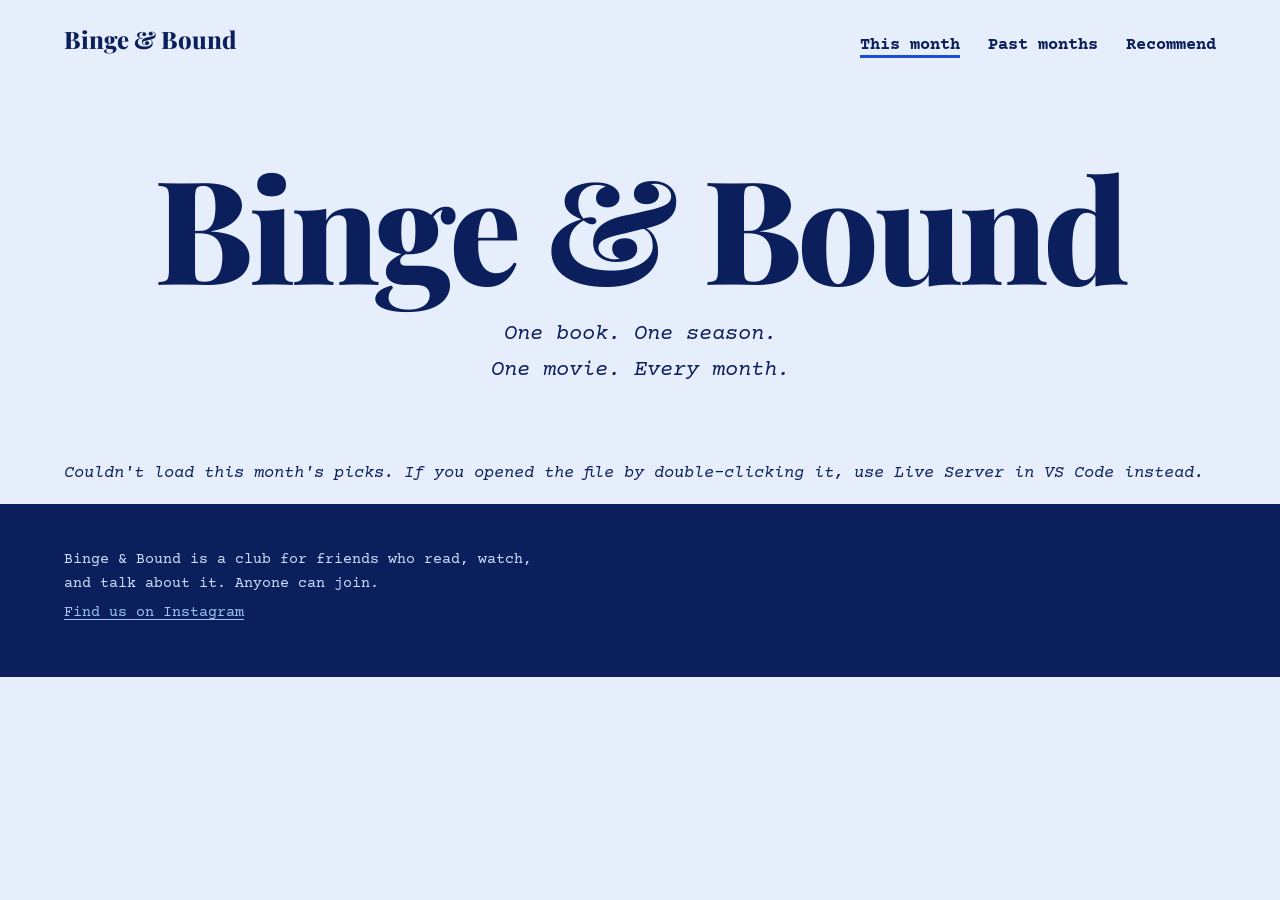
==== index.html @ aa03dfd2 "commit 3 with photos" ====
<!DOCTYPE html>
<html lang="en">
<head>
  <meta charset="UTF-8">
  <meta name="viewport" content="width=device-width, initial-scale=1">
  <title>Binge &amp; Bound</title>
  <meta name="description" content="A club that reads one book and watches one show and one movie every month.">

  <!-- Fonts from Google Fonts -->
  <link rel="preconnect" href="https://fonts.googleapis.com">
  <link rel="preconnect" href="https://fonts.gstatic.com" crossorigin>
  <link href="https://fonts.googleapis.com/css2?family=Playfair+Display:ital,wght@0,700;0,800;1,700&family=Courier+Prime:ital,wght@0,400;0,700;1,400&display=swap" rel="stylesheet">

  <link rel="stylesheet" href="style.css">
</head>
<body>
  <a class="skip-link" href="#main">Skip to content</a>

  <header class="site-header">
    <a class="brand" href="index.html">Binge &amp; Bound</a>
    <nav aria-label="Main">
      <a href="index.html" aria-current="page">This month</a>
      <a href="past.html">Past months</a>
      <a href="recommend.html">Recommend</a>
    </nav>
  </header>

  <main id="main">
    <section class="hero">
      <h1>Binge &amp; Bound</h1>
      <p class="tagline">One book. One season. One movie. Every month.</p>
    </section>

    <!-- script.js fills this section in from data/months.json -->
    <section id="this-month" aria-live="polite">
      <p class="status">Loading this month's picks...</p>
    </section>
  </main>

  <footer class="site-footer">
    <p>Binge &amp; Bound is a club for friends who read, watch, and talk about it. Anyone can join.</p>
    <!-- Change the link below to your real Instagram page -->
    <p><a href="https://www.instagram.com/">Find us on Instagram</a></p>
  </footer>

  <script src="script.js"></script>
</body>
</html>
---- style.css ----
/* ============================================================
   Binge & Bound: style.css
   Blue theme. Colors and fonts live in :root. Change them
   there and the whole site updates.
   ============================================================ */

:root {
  /* Colors */
  --paper: #e6eefb;   /* page background, pale blue */
  --navy: #0a1f5c;    /* site title, text, darkest band */
  --blue: #1d4ed8;    /* links, book label */
  --sky: #9fc3f7;     /* show label, song strip */
  --mist: #cfe0fa;    /* text on navy */
  --white: #ffffff;

  /* Fonts: editorial serif for titles, Courier for everything else */
  --display: "Playfair Display", Georgia, "Times New Roman", serif;
  --text: "Courier Prime", "Courier New", Courier, monospace;

  --gutter: clamp(1.25rem, 5vw, 4rem);
}

*, *::before, *::after { box-sizing: border-box; }

body {
  margin: 0;
  background: var(--paper);
  color: var(--navy);
  font-family: var(--text);
  font-size: 1.05rem;
  line-height: 1.6;
}

a { color: var(--blue); text-underline-offset: 0.2em; }

:focus-visible { outline: 3px solid var(--blue); outline-offset: 3px; }

.skip-link {
  position: absolute; left: -999px; top: 0.5rem;
  background: var(--navy); color: var(--white);
  padding: 0.6rem 1rem; z-index: 10;
}
.skip-link:focus { left: 0.5rem; }


/* ---------- Header and navigation ---------- */

.site-header {
  display: flex; flex-wrap: wrap; align-items: baseline;
  justify-content: space-between; gap: 0.75rem 2rem;
  padding: 1.25rem var(--gutter);
}

.brand {
  font-family: var(--display);
  font-weight: 800;
  font-size: 1.5rem;
  color: var(--navy);
  text-decoration: none;
}

.site-header nav { display: flex; flex-wrap: wrap; gap: 0.4rem 1.75rem; }

.site-header nav a {
  font-weight: 700;
  color: var(--navy);
  text-decoration: none;
}
.site-header nav a:hover { text-decoration: underline; text-decoration-thickness: 2px; text-underline-offset: 6px; }
.site-header nav a[aria-current="page"] {
  text-decoration: underline; text-decoration-thickness: 3px;
  text-decoration-color: var(--blue); text-underline-offset: 6px;
}


/* ---------- Home page hero ---------- */

.hero {
  padding: clamp(2rem, 6vw, 5rem) var(--gutter) clamp(2rem, 5vw, 3.5rem);
  text-align: center;
}

.hero h1 {
  margin: 0;
  font-family: var(--display);
  font-weight: 800;
  font-size: clamp(3rem, 12vw, 9rem);
  line-height: 0.95;
  letter-spacing: -0.03em;
  color: var(--navy);
}

.tagline {
  max-width: 44ch;
  margin: 1.5rem auto 0;
  text-wrap: balance;
  font-size: clamp(1.05rem, 2.4vw, 1.4rem);
  font-style: italic;
}


/* ---------- This month ---------- */

.month-head { padding: 0 var(--gutter) 1.75rem; text-align: center; }

.month-head h2 {
  margin: 0;
  font-family: var(--display);
  font-weight: 700;
  font-size: clamp(1.75rem, 4vw, 2.5rem);
}

.theme { margin: 0.25rem 0 0; font-style: italic; font-size: 1.15rem; }
.hint { margin: 0.5rem 0 0; font-size: 0.9rem; opacity: 0.7; }

.picks {
  display: grid;
  grid-template-columns: repeat(3, minmax(0, 1fr));
  gap: clamp(1.25rem, 3vw, 2.75rem);
  max-width: 72rem;
  margin: 0 auto;
  padding: 0 var(--gutter) 2.5rem;
}

.pick { text-align: center; }

/* Poster-shaped photo box */
.photo {
  display: flex; align-items: center; justify-content: center;
  width: 100%; aspect-ratio: 2 / 3; overflow: hidden;
  background: var(--white);
  border: 3px solid var(--navy);
  box-shadow: 8px 8px 0 var(--blue);
}
.photo img { display: block; width: 100%; height: 100%; object-fit: cover; }

/* Empty photo boxes show the title and the file to add */
.photo.is-empty, .song-photo.is-empty {
  flex-direction: column; gap: 0.5rem; padding: 1rem; text-align: center;
  background: rgba(255, 255, 255, 0.55);
  border-style: dashed; box-shadow: none;
}
.photo-title { font-family: var(--display); font-weight: 800; font-size: 1.3rem; line-height: 1.1; }
.photo-hint { font-size: 0.8rem; opacity: 0.55; word-break: break-all; }
.photo:not(.is-empty) .photo-title, .photo:not(.is-empty) .photo-hint,
.song-photo:not(.is-empty) .photo-title, .song-photo:not(.is-empty) .photo-hint { display: none; }

.pick .kind {
  display: inline-block;
  margin: 1.4rem 0 0.4rem;
  padding: 0.1rem 0.9rem;
  font-weight: 700; font-size: 0.9rem; font-style: italic;
  border-radius: 999px;
}
.pick-book .kind { background: var(--blue); color: var(--white); }
.pick-show .kind { background: var(--sky); color: var(--navy); }
.pick-movie .kind { background: var(--navy); color: var(--mist); }

.pick h3 { margin: 0.15rem 0 0.3rem; line-height: 1.15; }

/* The clickable title under each photo */
.title-btn {
  padding: 0; margin: 0;
  background: none; border: 0; cursor: pointer;
  font-family: var(--text);
  font-weight: 700;
  font-size: clamp(1.25rem, 2.2vw, 1.6rem);
  line-height: 1.15;
  color: var(--navy);
  text-align: inherit;
  text-decoration: underline;
  text-decoration-thickness: 2px;
  text-decoration-color: var(--blue);
  text-underline-offset: 5px;
}
.title-btn:hover { color: var(--blue); }

.pick .by { margin: 0; font-style: italic; font-size: 0.95rem; }


/* ---------- Song of the month ---------- */

.song {
  display: flex; flex-wrap: wrap; align-items: center; justify-content: center;
  gap: 1.25rem 2rem;
  max-width: 40rem;
  margin: 0 auto 2.5rem;
  padding: 1.5rem 2rem;
  background: var(--sky);
  border: 3px solid var(--navy);
  text-align: center;
}

.song-photo {
  display: flex; align-items: center; justify-content: center;
  flex: 0 0 auto; width: 9rem; aspect-ratio: 1 / 1; overflow: hidden;
  background: var(--white); border: 3px solid var(--navy);
}
.song-photo img { display: block; width: 100%; height: 100%; object-fit: cover; }
.song-photo .photo-title { font-size: 1rem; }

.song-label { margin: 0 0 0.3rem; font-size: 0.9rem; font-style: italic; }
.song h3 { margin: 0; }
.song .title-btn { font-size: clamp(1.4rem, 3vw, 1.9rem); }
.song-artist { margin: 0.25rem 0 0; font-style: italic; }

.song-link {
  display: inline-block; margin-top: 1rem; padding: 0.6rem 1.5rem;
  background: var(--navy); color: var(--white);
  font-weight: 700; text-decoration: none;
}
.song-link:hover { background: var(--blue); }

.meetup { padding: 1rem var(--gutter) 3.5rem; text-align: center; }
.meetup h3 { margin: 0 0 0.4rem; font-family: var(--display); font-weight: 700; font-size: 1.6rem; }
.meetup p { margin: 0.1rem auto; max-width: 46ch; }


/* ---------- Details popup ---------- */

dialog#details {
  width: min(44rem, calc(100% - 2rem));
  max-height: calc(100% - 2rem);
  padding: 0;
  background: var(--paper);
  color: var(--navy);
  border: 3px solid var(--navy);
  box-shadow: 10px 10px 0 var(--blue);
  overflow: auto;
}
dialog#details[open] { animation: pop 0.18s ease-out; }
dialog#details::backdrop { background: rgba(10, 31, 92, 0.65); }

@keyframes pop {
  from { opacity: 0; transform: translateY(8px) scale(0.98); }
  to   { opacity: 1; transform: none; }
}
@media (prefers-reduced-motion: reduce) { dialog#details[open] { animation: none; } }

.close-btn {
  position: absolute; top: 0.75rem; right: 0.75rem;
  padding: 0.35rem 0.9rem;
  background: var(--navy); color: var(--white);
  border: 0; cursor: pointer;
  font-family: var(--text); font-weight: 700; font-size: 0.95rem;
}
.close-btn:hover { background: var(--blue); }

.d-grid { display: grid; grid-template-columns: 11rem 1fr; gap: 1.5rem 2rem; padding: 2.75rem 2rem 2rem; }
.d-img { width: 100%; aspect-ratio: 2 / 3; object-fit: cover; border: 3px solid var(--navy); }
.d-kind { margin: 0; font-style: italic; font-size: 0.95rem; color: var(--blue); font-weight: 700; }
.d-body h2 { margin: 0.1rem 0 0.5rem; font-family: var(--display); font-weight: 800; font-size: clamp(1.7rem, 4vw, 2.4rem); line-height: 1.05; }
.d-line { margin: 0.1rem 0; font-size: 0.95rem; }
.d-line:first-of-type { font-style: italic; }
.d-synopsis { margin: 1rem 0; font-size: 1.05rem; }

.d-info { display: grid; grid-template-columns: max-content 1fr; gap: 0.35rem 1.25rem; margin: 1rem 0 0; padding-top: 1rem; border-top: 2px solid var(--navy); }
.d-info dt { font-weight: 700; }
.d-info dd { margin: 0; }


/* ---------- Inner pages (past, recommend) ---------- */

.page-head { padding: clamp(1.5rem, 5vw, 3.5rem) var(--gutter) 1.5rem; }

.page-head h1 {
  margin: 0;
  font-family: var(--display);
  font-weight: 800;
  font-size: clamp(2.5rem, 8vw, 5.5rem);
  line-height: 1;
  letter-spacing: -0.03em;
  color: var(--navy);
}

.lead { max-width: 42ch; margin: 1rem 0 0; font-size: 1.2rem; font-style: italic; }

.content { max-width: 46rem; padding: 0 var(--gutter) 4rem; }


/* ---------- Past months ---------- */

.past-row {
  display: grid;
  grid-template-columns: minmax(12rem, 16rem) 1fr;
  gap: 1.25rem 3rem;
  padding: 2rem var(--gutter);
  border-top: 2px solid var(--navy);
}
.past-month h2 { margin: 0; font-family: var(--display); font-weight: 700; font-size: 1.75rem; }
.past-month p { margin: 0.25rem 0 0.75rem; font-style: italic; }

.past-picks { display: grid; grid-template-columns: repeat(auto-fit, minmax(13rem, 1fr)); gap: 1.25rem 2rem; margin: 0; }
.past-picks dt { font-size: 0.9rem; font-style: italic; color: var(--blue); }
.past-picks dd { margin: 0; }
.past-picks dd:not(.by) { font-weight: 700; font-size: 1.15rem; line-height: 1.25; }
.past-picks .by { font-size: 0.95rem; font-style: italic; }


/* ---------- Recommend page button ---------- */

.form-button {
  display: inline-block;
  margin-top: 1rem;
  padding: 0.85rem 1.75rem;
  background: var(--navy);
  color: var(--white);
  border: 3px solid var(--navy);
  box-shadow: 6px 6px 0 var(--blue);
  font-weight: 700;
  font-size: 1.1rem;
  text-decoration: none;
}
.form-button:hover { background: var(--blue); }


/* ---------- Messages and footer ---------- */

.status { margin: 0; padding: 1rem var(--gutter); font-style: italic; }

.site-footer { padding: 2.5rem var(--gutter) 3rem; background: var(--navy); color: var(--mist); font-size: 0.95rem; }
.site-footer p { margin: 0.25rem 0; max-width: 55ch; }
.site-footer a { color: var(--sky); }


/* ---------- Small screens ---------- */

@media (max-width: 760px) {
  .picks { grid-template-columns: 1fr; max-width: 22rem; }
  .past-row { grid-template-columns: 1fr; }
  .d-grid { grid-template-columns: 1fr; }
  .d-img { max-width: 11rem; }
}
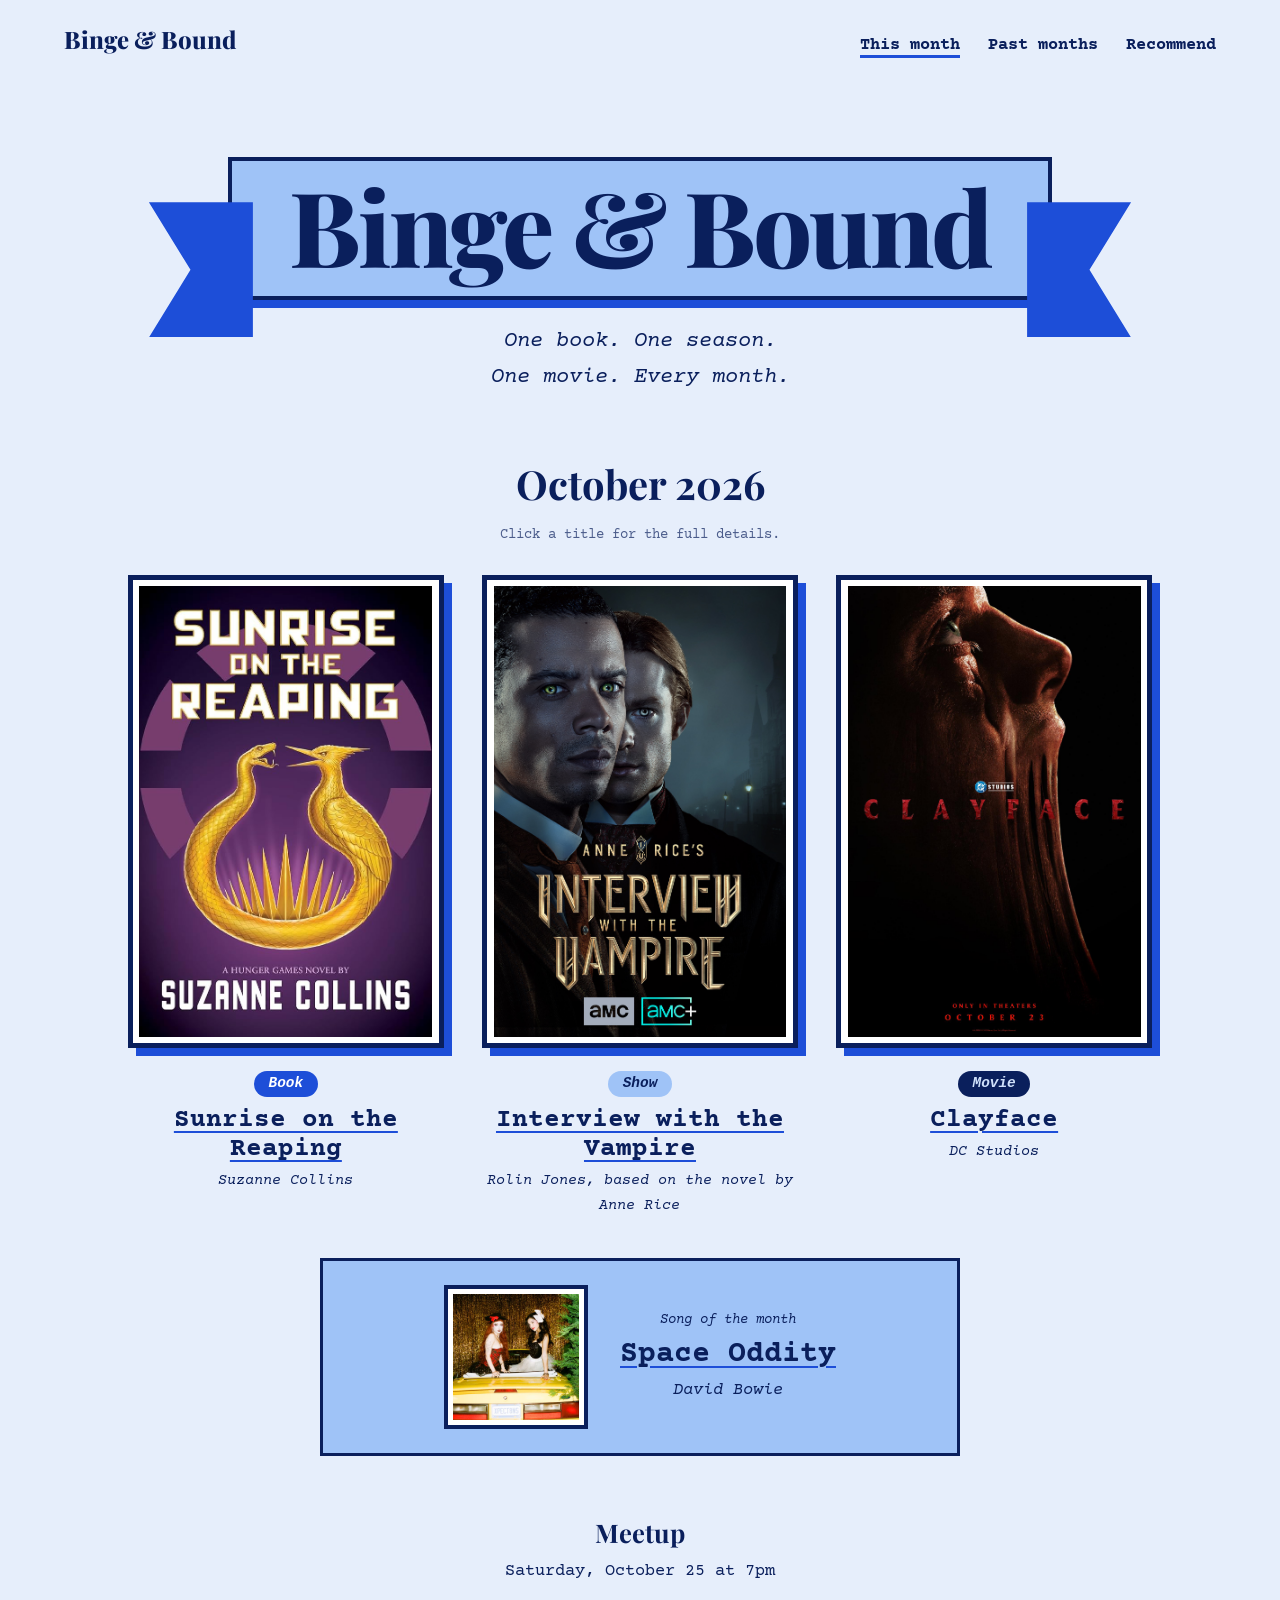
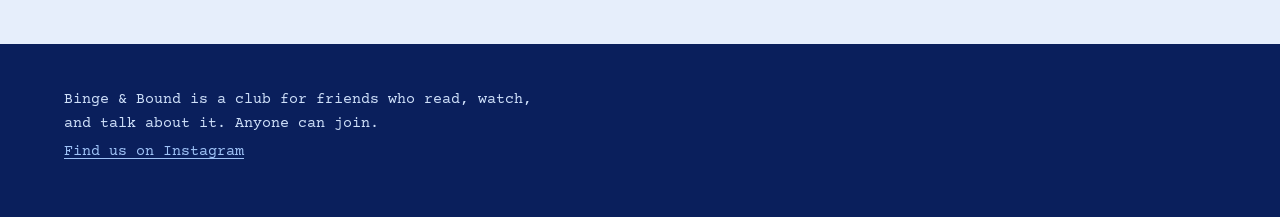
==== commit 57185635: "commit 5 work pls" ====
--- a/index.html
+++ b/index.html
@@ -27,7 +27,7 @@
 
   <main id="main">
     <section class="hero">
-      <h1>Binge &amp; Bound</h1>
+      <h1><span class="ribbon">Binge &amp; Bound</span></h1>
       <p class="tagline">One book. One season. One movie. Every month.</p>
     </section>
 
--- a/style.css
+++ b/style.css
@@ -84,8 +84,8 @@
   margin: 0;
   font-family: var(--display);
   font-weight: 800;
-  font-size: clamp(3rem, 12vw, 9rem);
-  line-height: 0.95;
+  font-size: clamp(2.4rem, 9vw, 6.5rem);
+  line-height: 1;
   letter-spacing: -0.03em;
   color: var(--navy);
 }
@@ -99,6 +99,41 @@
 }
 
 
+/* Blue ribbon banner behind the site title */
+.hero { overflow-x: clip; }
+
+.ribbon {
+  position: relative;
+  display: inline-block;
+  isolation: isolate;
+  margin: 0 0.9em;
+  padding: 0.12em 0.55em 0.18em;
+  background: var(--sky);
+  border: 4px solid var(--navy);
+  box-shadow: 0 8px 0 var(--blue);
+}
+
+/* The folded, swallow-tailed ends of the ribbon */
+.ribbon::before,
+.ribbon::after {
+  content: "";
+  position: absolute;
+  top: 0.4em;
+  width: 1em;
+  height: 100%;
+  background: var(--blue);
+  z-index: -1;
+}
+.ribbon::before {
+  left: -0.8em;
+  clip-path: polygon(0 0, 100% 0, 100% 100%, 0 100%, 0.4em 50%);
+}
+.ribbon::after {
+  right: -0.8em;
+  clip-path: polygon(0 0, 100% 0, calc(100% - 0.4em) 50%, 100% 100%, 0 100%);
+}
+
+
 /* ---------- This month ---------- */
 
 .month-head { padding: 0 var(--gutter) 1.75rem; text-align: center; }
@@ -110,7 +145,6 @@
   font-size: clamp(1.75rem, 4vw, 2.5rem);
 }
 
-.theme { margin: 0.25rem 0 0; font-style: italic; font-size: 1.15rem; }
 .hint { margin: 0.5rem 0 0; font-size: 0.9rem; opacity: 0.7; }
 
 .picks {
@@ -128,8 +162,9 @@
 .photo {
   display: flex; align-items: center; justify-content: center;
   width: 100%; aspect-ratio: 2 / 3; overflow: hidden;
+  padding: 0.4rem;
   background: var(--white);
-  border: 3px solid var(--navy);
+  border: 5px solid var(--navy);
   box-shadow: 8px 8px 0 var(--blue);
 }
 .photo img { display: block; width: 100%; height: 100%; object-fit: cover; }
@@ -194,7 +229,7 @@
 .song-photo {
   display: flex; align-items: center; justify-content: center;
   flex: 0 0 auto; width: 9rem; aspect-ratio: 1 / 1; overflow: hidden;
-  background: var(--white); border: 3px solid var(--navy);
+  padding: 0.3rem; background: var(--white); border: 4px solid var(--navy);
 }
 .song-photo img { display: block; width: 100%; height: 100%; object-fit: cover; }
 .song-photo .photo-title { font-size: 1rem; }
@@ -247,7 +282,7 @@
 .close-btn:hover { background: var(--blue); }
 
 .d-grid { display: grid; grid-template-columns: 11rem 1fr; gap: 1.5rem 2rem; padding: 2.75rem 2rem 2rem; }
-.d-img { width: 100%; aspect-ratio: 2 / 3; object-fit: cover; border: 3px solid var(--navy); }
+.d-img { width: 100%; aspect-ratio: 2 / 3; object-fit: cover; padding: 0.35rem; background: var(--white); border: 5px solid var(--navy); box-shadow: 6px 6px 0 var(--blue); }
 .d-kind { margin: 0; font-style: italic; font-size: 0.95rem; color: var(--blue); font-weight: 700; }
 .d-body h2 { margin: 0.1rem 0 0.5rem; font-family: var(--display); font-weight: 800; font-size: clamp(1.7rem, 4vw, 2.4rem); line-height: 1.05; }
 .d-line { margin: 0.1rem 0; font-size: 0.95rem; }
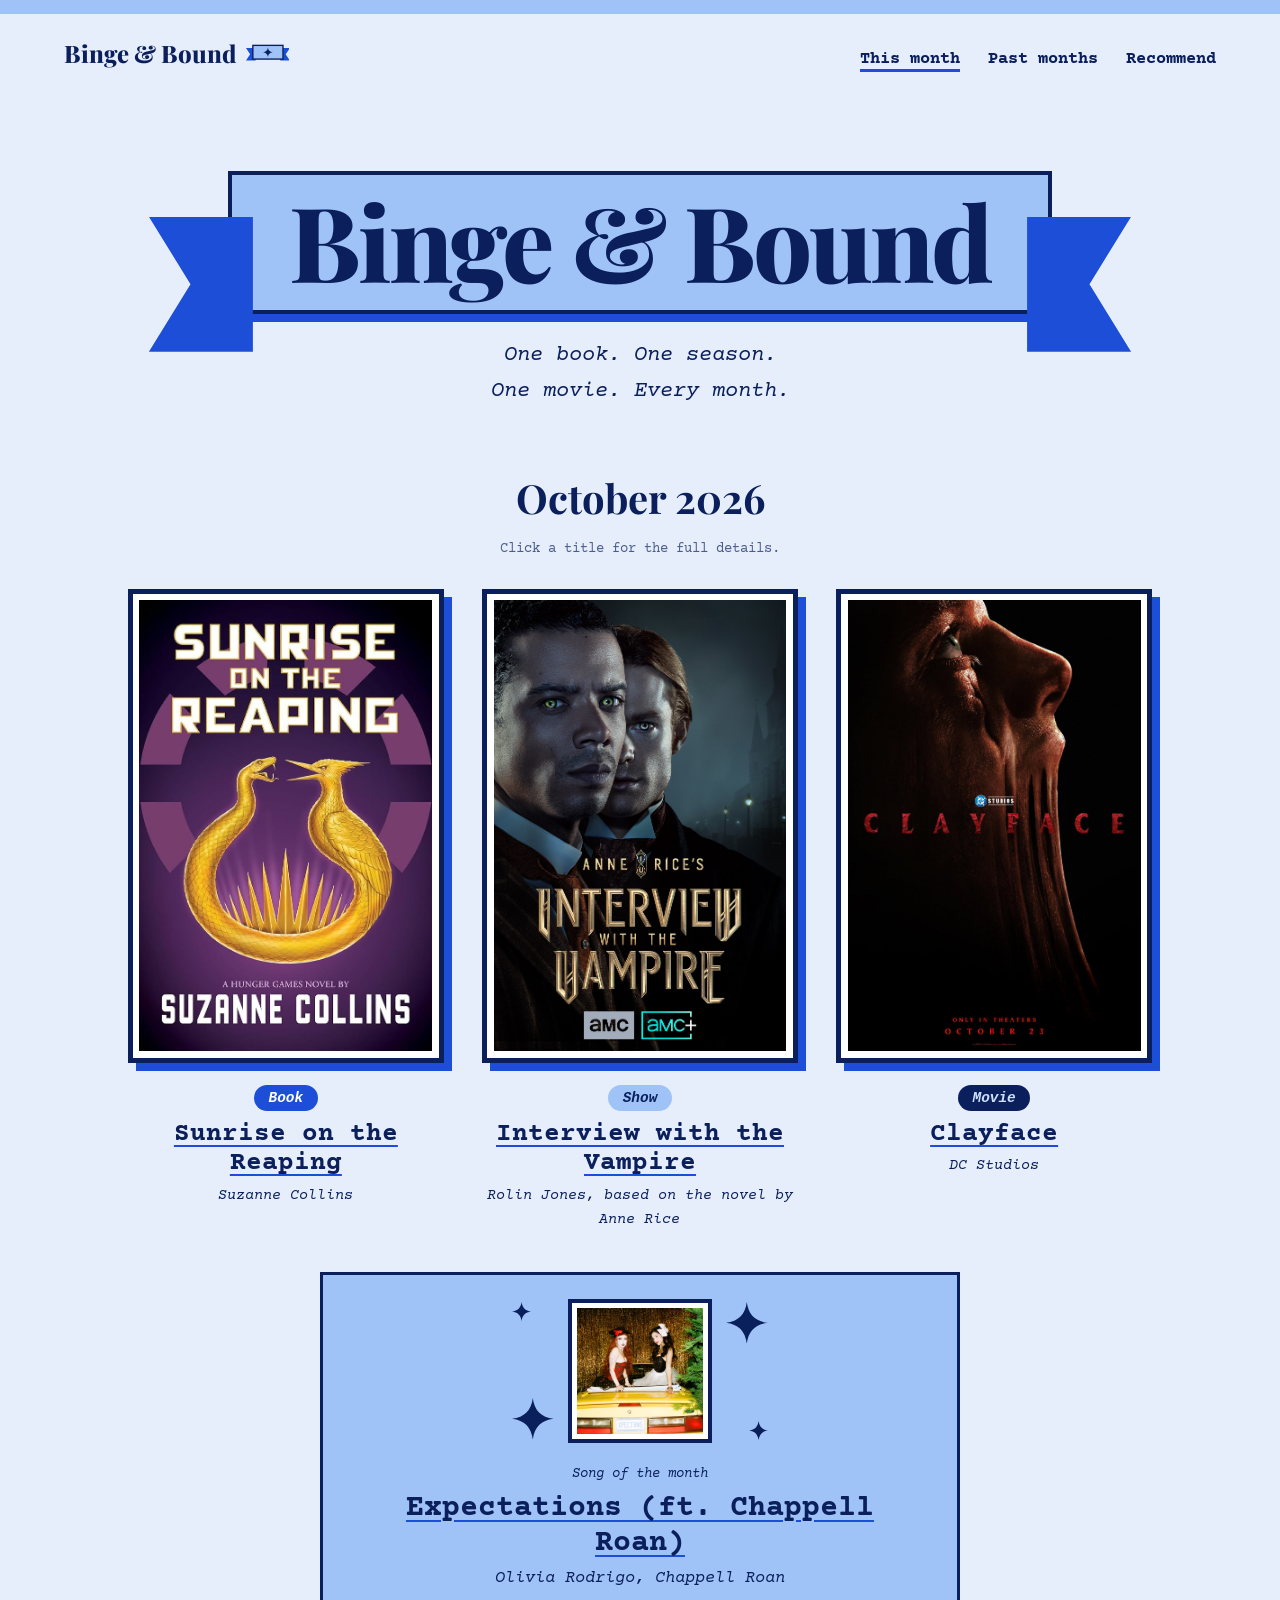
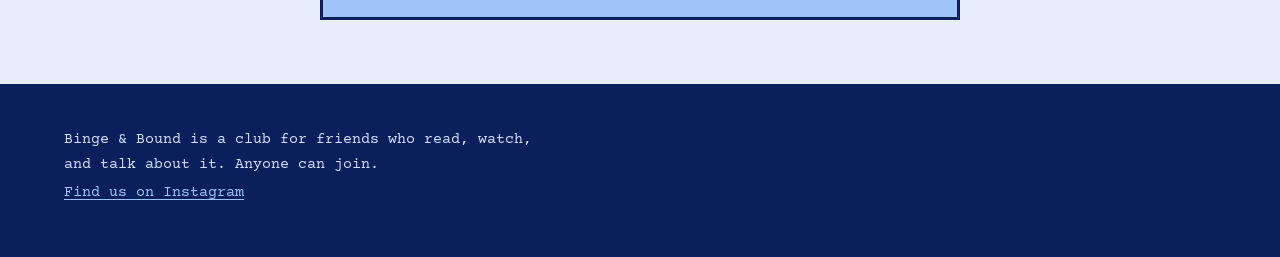
==== commit b2cf3897: "new commit" ====
--- a/index.html
+++ b/index.html
@@ -17,7 +17,14 @@
   <a class="skip-link" href="#main">Skip to content</a>
 
   <header class="site-header">
-    <a class="brand" href="index.html">Binge &amp; Bound</a>
+    <a class="brand" href="index.html">Binge &amp; Bound
+      <svg class="brand-mark" viewBox="0 0 64 28" aria-hidden="true" focusable="false">
+        <polygon points="0,6 14,6 14,24 0,24 6,15" fill="#1d4ed8"/>
+        <polygon points="64,6 50,6 50,24 64,24 58,15" fill="#1d4ed8"/>
+        <rect x="10" y="2" width="44" height="20" fill="#9fc3f7" stroke="#0a1f5c" stroke-width="2"/>
+        <path transform="translate(25 5) scale(0.58)" d="M12 0C12.9 7.2 16.8 11.1 24 12C16.8 12.9 12.9 16.8 12 24C11.1 16.8 7.2 12.9 0 12C7.2 11.1 11.1 7.2 12 0Z" fill="#09205C"/>
+      </svg>
+    </a>
     <nav aria-label="Main">
       <a href="index.html" aria-current="page">This month</a>
       <a href="past.html">Past months</a>
--- a/style.css
+++ b/style.css
@@ -22,6 +22,14 @@
 
 *, *::before, *::after { box-sizing: border-box; }
 
+/* Banner line across the very top of every page */
+body::before {
+  content: "";
+  display: block;
+  height: 0.9rem;
+  background: #9fc3f7;
+}
+
 body {
   margin: 0;
   background: var(--paper);
@@ -52,6 +60,9 @@
 }
 
 .brand {
+  display: inline-flex;
+  align-items: center;
+  gap: 0.6rem;
   font-family: var(--display);
   font-weight: 800;
   font-size: 1.5rem;
@@ -213,6 +224,10 @@
 .pick .by { margin: 0; font-style: italic; font-size: 0.95rem; }
 
 
+/* Little logo mark after the site name in the header */
+.brand-mark { display: block; height: 1.2rem; width: auto; }
+
+
 /* ---------- Song of the month ---------- */
 
 .song {
@@ -226,6 +241,28 @@
   text-align: center;
 }
 
+/* Four-pointed stars on both sides of the song photo */
+.song-photo-wrap {
+  display: flex;
+  align-items: center;
+  justify-content: center;
+  gap: 0.9rem;
+}
+.stars {
+  display: flex;
+  flex-direction: column;
+  justify-content: space-between;
+  align-self: stretch;
+  padding: 0.2rem 0;
+}
+.star { display: block; fill: #09205C; }
+.star.lg { width: 2.6rem; height: 2.6rem; }
+.star.sm { width: 1.2rem; height: 1.2rem; }
+.stars-left .sm  { align-self: flex-start; }
+.stars-left .lg  { align-self: flex-end; }
+.stars-right .lg { align-self: flex-start; }
+.stars-right .sm { align-self: flex-end; }
+
 .song-photo {
   display: flex; align-items: center; justify-content: center;
   flex: 0 0 auto; width: 9rem; aspect-ratio: 1 / 1; overflow: hidden;
@@ -246,9 +283,8 @@
 }
 .song-link:hover { background: var(--blue); }
 
-.meetup { padding: 1rem var(--gutter) 3.5rem; text-align: center; }
-.meetup h3 { margin: 0 0 0.4rem; font-family: var(--display); font-weight: 700; font-size: 1.6rem; }
-.meetup p { margin: 0.1rem auto; max-width: 46ch; }
+/* Space below the song box now that the meetup section is gone */
+.song { margin-bottom: 4rem; }
 
 
 /* ---------- Details popup ---------- */
@@ -360,6 +396,11 @@
 
 /* ---------- Small screens ---------- */
 
+@media (max-width: 400px) {
+  .star.lg { width: 1.8rem; height: 1.8rem; }
+  .song-photo-wrap { gap: 0.5rem; }
+}
+
 @media (max-width: 760px) {
   .picks { grid-template-columns: 1fr; max-width: 22rem; }
   .past-row { grid-template-columns: 1fr; }
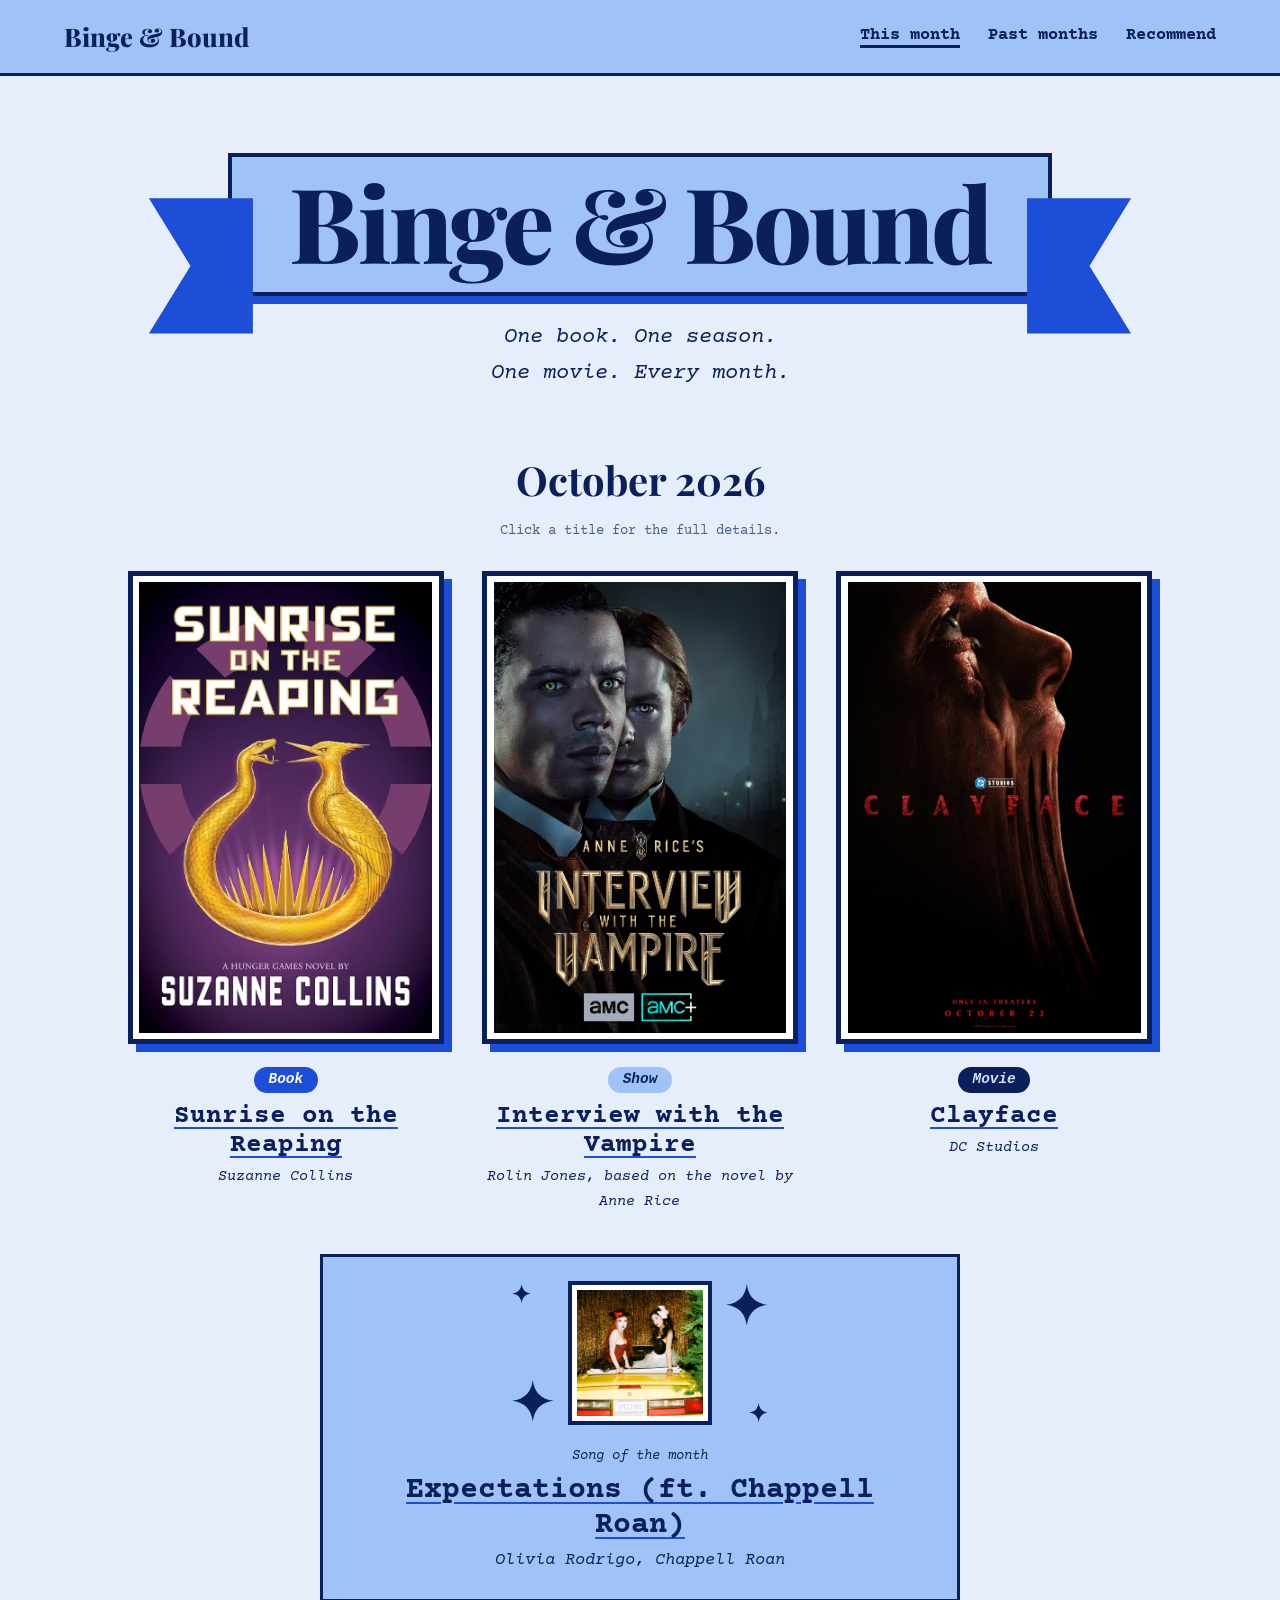
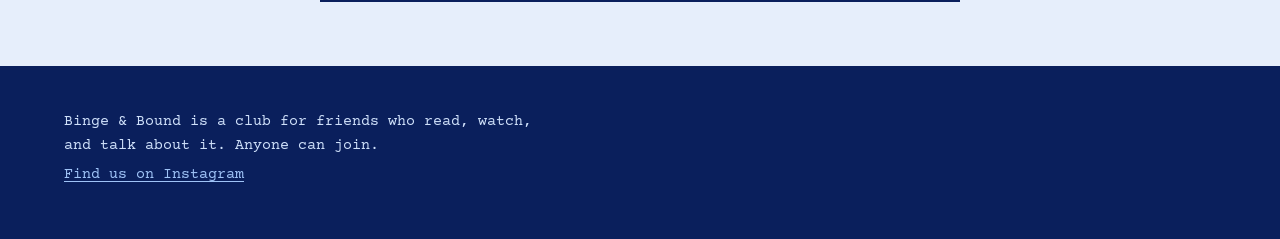
==== commit 0238abc7: "New header bar with icons" ====
--- a/index.html
+++ b/index.html
@@ -18,12 +18,7 @@
 
   <header class="site-header">
     <a class="brand" href="index.html">Binge &amp; Bound
-      <svg class="brand-mark" viewBox="0 0 64 28" aria-hidden="true" focusable="false">
-        <polygon points="0,6 14,6 14,24 0,24 6,15" fill="#1d4ed8"/>
-        <polygon points="64,6 50,6 50,24 64,24 58,15" fill="#1d4ed8"/>
-        <rect x="10" y="2" width="44" height="20" fill="#9fc3f7" stroke="#0a1f5c" stroke-width="2"/>
-        <path transform="translate(25 5) scale(0.58)" d="M12 0C12.9 7.2 16.8 11.1 24 12C16.8 12.9 12.9 16.8 12 24C11.1 16.8 7.2 12.9 0 12C7.2 11.1 11.1 7.2 12 0Z" fill="#09205C"/>
-      </svg>
+      <img class="brand-icons" src="images/logo-icons.png" alt="" aria-hidden="true">
     </a>
     <nav aria-label="Main">
       <a href="index.html" aria-current="page">This month</a>
--- a/style.css
+++ b/style.css
@@ -21,15 +21,6 @@
 }
 
 *, *::before, *::after { box-sizing: border-box; }
-
-/* Banner line across the very top of every page */
-body::before {
-  content: "";
-  display: block;
-  height: 0.9rem;
-  background: #9fc3f7;
-}
-
 body {
   margin: 0;
   background: var(--paper);
@@ -51,24 +42,29 @@
 .skip-link:focus { left: 0.5rem; }
 
 
-/* ---------- Header and navigation ---------- */
+/* ---------- Header bar and navigation ---------- */
 
 .site-header {
-  display: flex; flex-wrap: wrap; align-items: baseline;
+  display: flex; flex-wrap: wrap; align-items: center;
   justify-content: space-between; gap: 0.75rem 2rem;
-  padding: 1.25rem var(--gutter);
+  padding: 1rem var(--gutter);
+  background: #9fc3f7;
+  border-bottom: 3px solid var(--navy);
 }
 
 .brand {
   display: inline-flex;
   align-items: center;
-  gap: 0.6rem;
+  gap: 0.9rem;
   font-family: var(--display);
   font-weight: 800;
-  font-size: 1.5rem;
+  font-size: 1.6rem;
   color: var(--navy);
   text-decoration: none;
 }
+
+/* The clapperboard, book, and TV icons to the right of the name */
+.brand-icons { display: block; height: 1.6rem; width: auto; }
 
 .site-header nav { display: flex; flex-wrap: wrap; gap: 0.4rem 1.75rem; }
 
@@ -80,7 +76,7 @@
 .site-header nav a:hover { text-decoration: underline; text-decoration-thickness: 2px; text-underline-offset: 6px; }
 .site-header nav a[aria-current="page"] {
   text-decoration: underline; text-decoration-thickness: 3px;
-  text-decoration-color: var(--blue); text-underline-offset: 6px;
+  text-decoration-color: var(--navy); text-underline-offset: 6px;
 }
 
 
@@ -222,10 +218,6 @@
 .title-btn:hover { color: var(--blue); }
 
 .pick .by { margin: 0; font-style: italic; font-size: 0.95rem; }
-
-
-/* Little logo mark after the site name in the header */
-.brand-mark { display: block; height: 1.2rem; width: auto; }
 
 
 /* ---------- Song of the month ---------- */
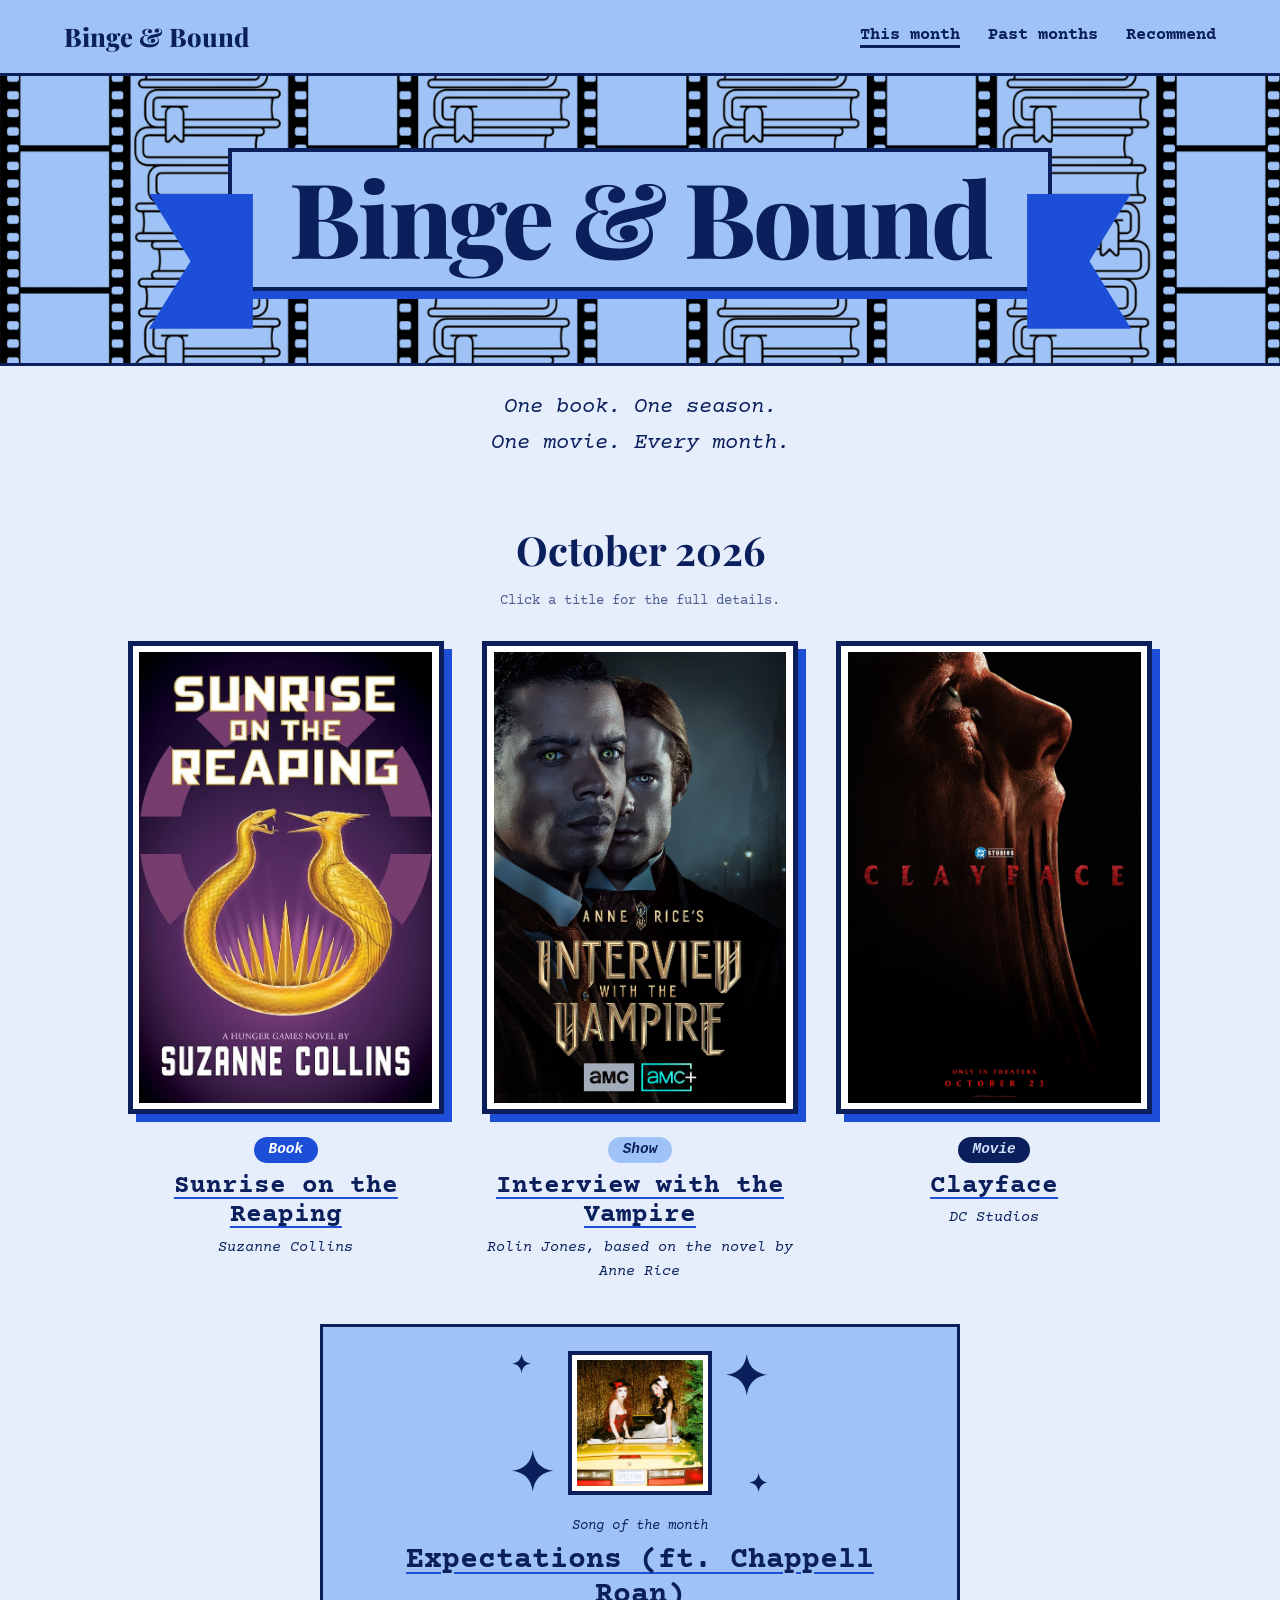
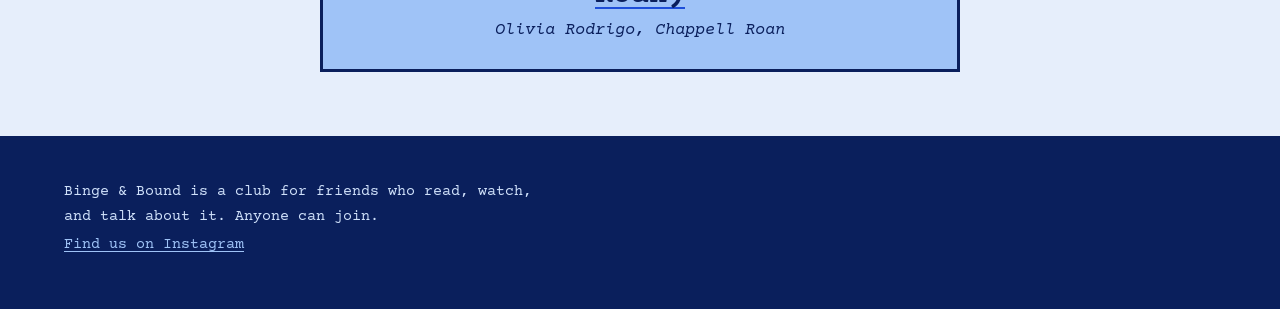
==== commit 584b21c0: "commiting 5" ====
--- a/index.html
+++ b/index.html
@@ -42,7 +42,7 @@
   <footer class="site-footer">
     <p>Binge &amp; Bound is a club for friends who read, watch, and talk about it. Anyone can join.</p>
     <!-- Change the link below to your real Instagram page -->
-    <p><a href="https://www.instagram.com/">Find us on Instagram</a></p>
+    <p><a href="https://www.instagram.com/bingeandbound/" target="_blank" rel="noopener">Find us on Instagram</a></p>
   </footer>
 
   <script src="script.js"></script>
--- a/style.css
+++ b/style.css
@@ -83,12 +83,19 @@
 /* ---------- Home page hero ---------- */
 
 .hero {
-  padding: clamp(2rem, 6vw, 5rem) var(--gutter) clamp(2rem, 5vw, 3.5rem);
+  padding: 0 var(--gutter) clamp(2rem, 5vw, 3.5rem);
   text-align: center;
 }
 
 .hero h1 {
-  margin: 0;
+  /* Film-strip and book-stack pattern behind the ribbon, full width */
+  margin: 0 calc(-1 * var(--gutter));
+  padding: clamp(2.25rem, 7vw, 4.5rem) var(--gutter);
+  /* Looks in images/ first, then the main folder, so it shows either way */
+  background:
+    url("images/header-pattern.png") center / cover no-repeat,
+    url("header-pattern.png") center / cover no-repeat;
+  border-bottom: 3px solid var(--navy);
   font-family: var(--display);
   font-weight: 800;
   font-size: clamp(2.4rem, 9vw, 6.5rem);
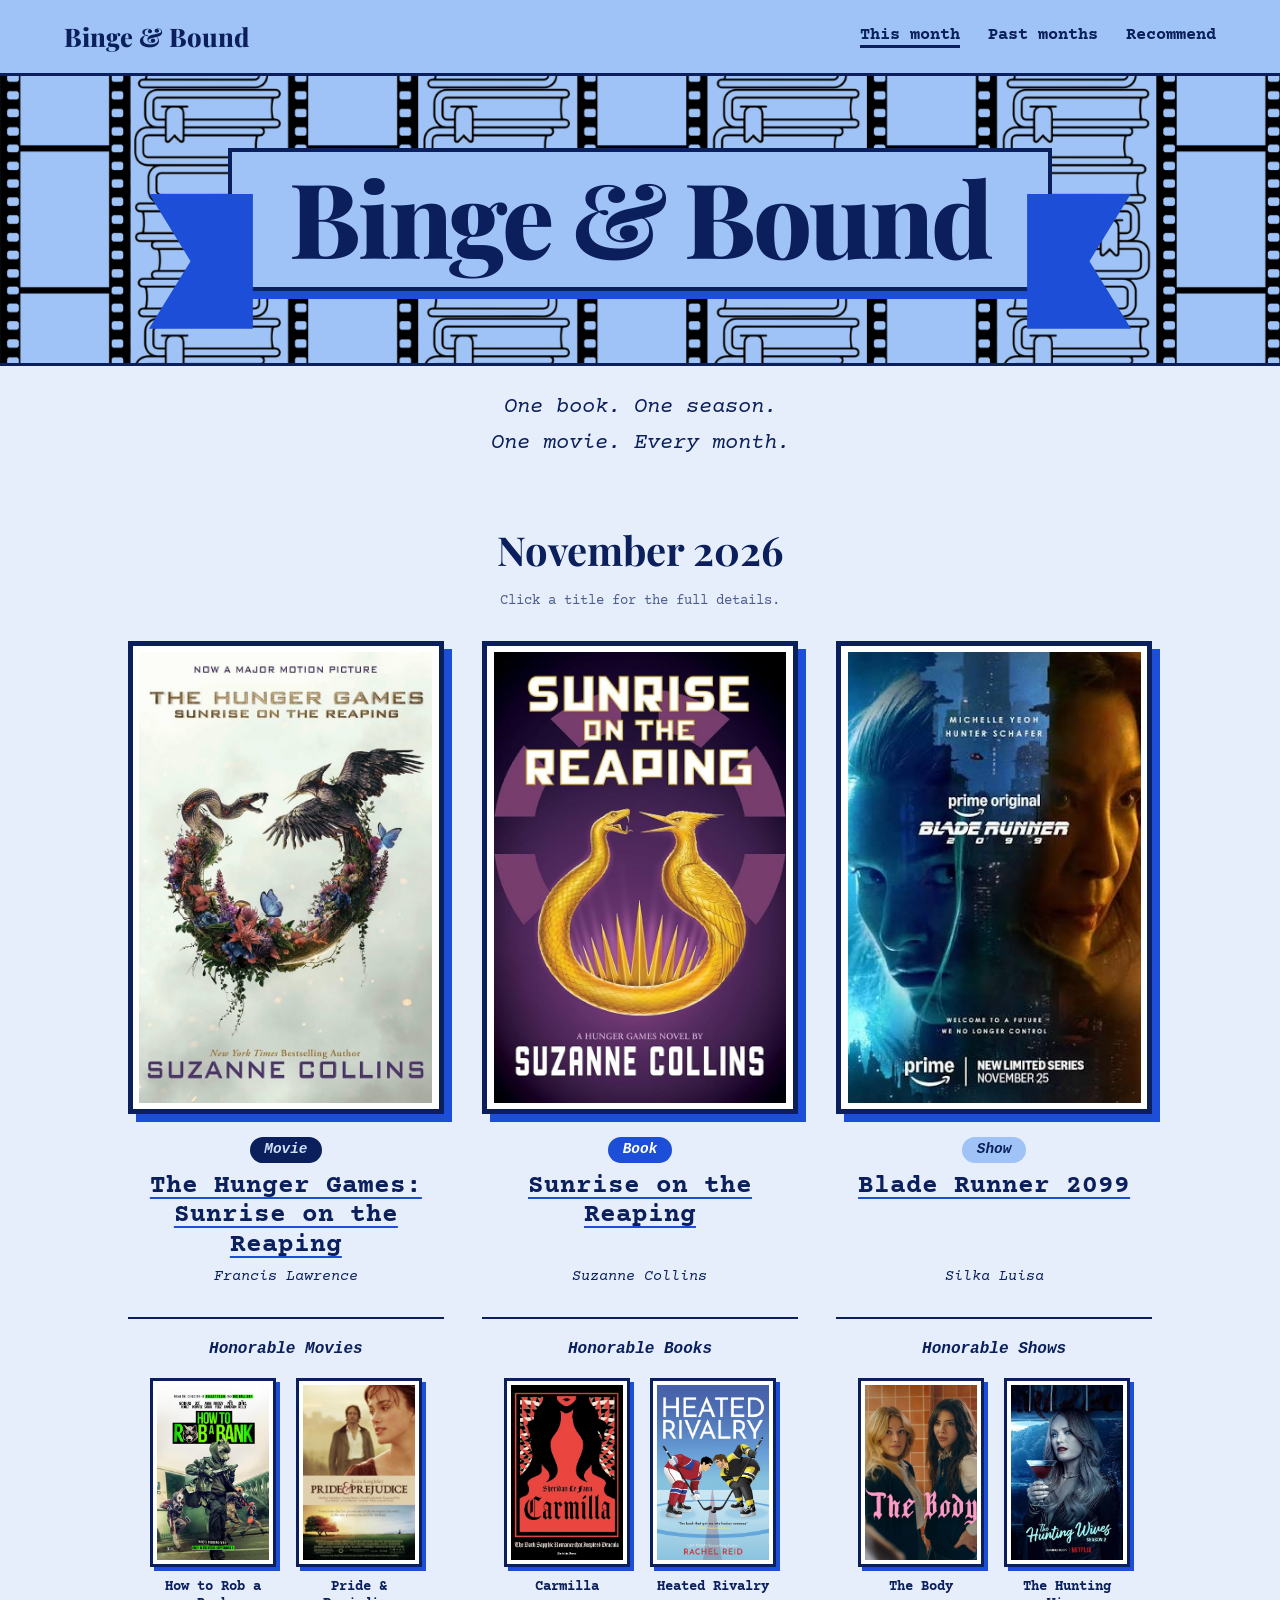
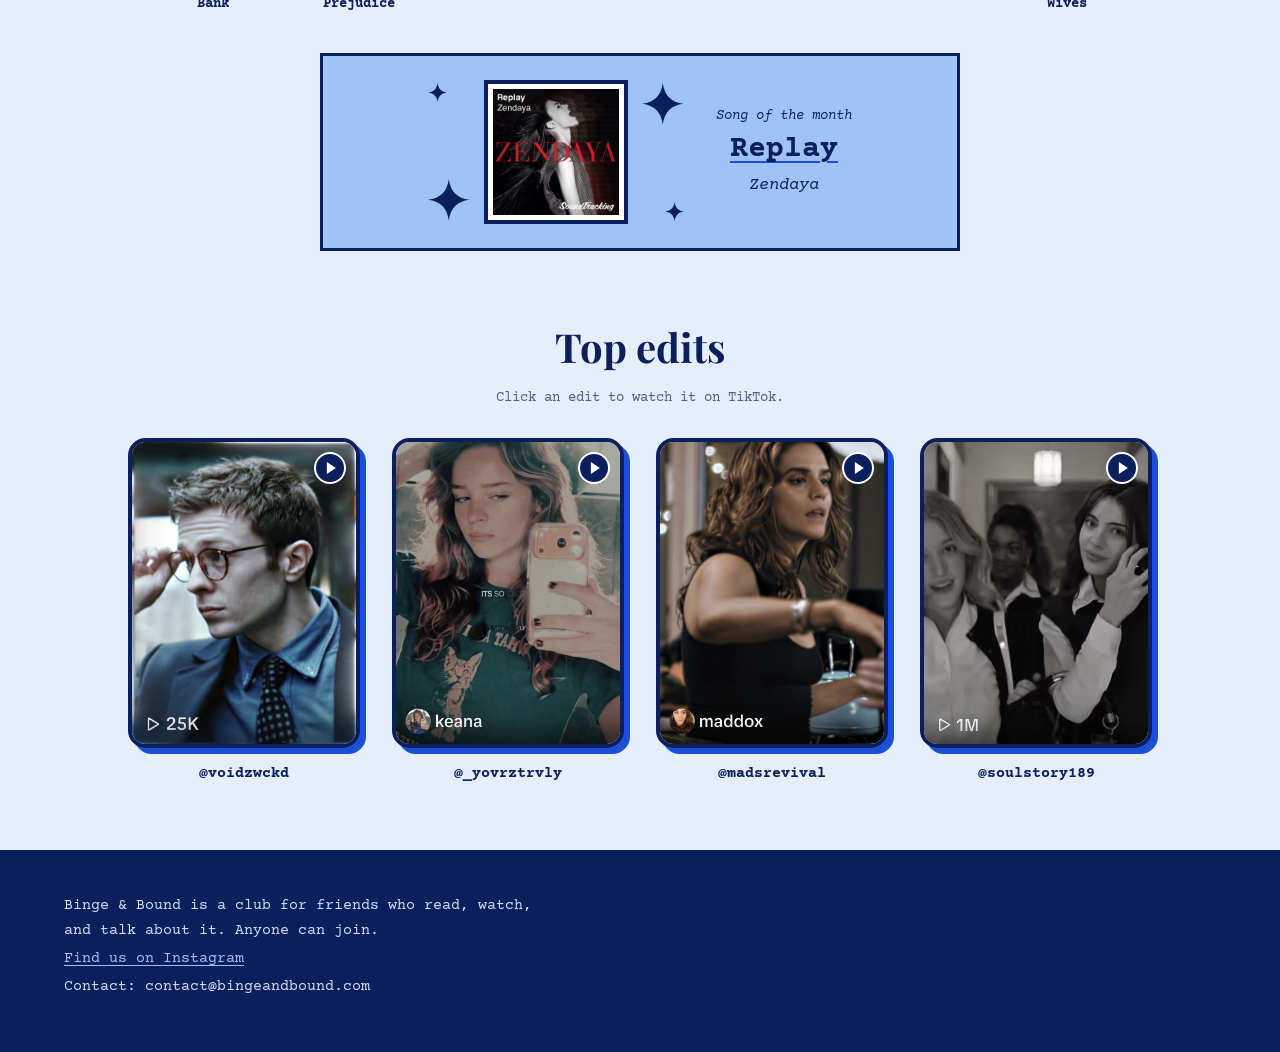
==== commit 0e49ac04: "contact" ====
--- a/index.html
+++ b/index.html
@@ -43,6 +43,7 @@
     <p>Binge &amp; Bound is a club for friends who read, watch, and talk about it. Anyone can join.</p>
     <!-- Change the link below to your real Instagram page -->
     <p><a href="https://www.instagram.com/bingeandbound/" target="_blank" rel="noopener">Find us on Instagram</a></p>
+    <p>Contact: contact@bingeandbound.com</p>
   </footer>
 
   <script src="script.js"></script>
--- a/style.css
+++ b/style.css
@@ -227,6 +227,62 @@
 .pick .by { margin: 0; font-style: italic; font-size: 0.95rem; }
 
 
+/* Lines up each section across the three columns (poster, label, title,
+   author, honorable mentions) so the honorable mentions sit at the same height */
+@media (min-width: 761px) {
+  @supports (grid-template-rows: subgrid) {
+    .picks { row-gap: 0; }
+    .pick {
+      display: grid;
+      grid-template-rows: subgrid;
+      grid-row: span 5;
+      row-gap: 0;
+      align-items: start;
+    }
+    .pick .kind { justify-self: center; }
+  }
+}
+
+
+/* ---------- Honorable mentions (smaller cards under each pick) ---------- */
+
+.honorable {
+  margin-top: 1.75rem;
+  padding-top: 1.1rem;
+  border-top: 2px solid var(--navy);
+}
+
+.hm-label {
+  margin: 0 0 1rem;
+  font-weight: 700;
+  font-style: italic;
+  font-size: 1rem;
+}
+
+.hm-grid {
+  display: grid;
+  grid-template-columns: repeat(2, minmax(0, 1fr));
+  gap: 1rem 1.25rem;
+  max-width: 17rem;
+  margin: 0 auto;
+}
+
+.photo.hm-photo {
+  padding: 0.25rem;
+  border-width: 3px;
+  box-shadow: 4px 4px 0 var(--blue);
+}
+.photo.hm-photo .photo-title { font-size: 0.85rem; }
+.photo.hm-photo .photo-hint { display: none; }
+
+.hm-title {
+  margin: 0.7rem 0 0;
+  font-weight: 700;
+  font-size: 0.9rem;
+  line-height: 1.2;
+}
+
+
 /* ---------- Song of the month ---------- */
 
 .song {
@@ -286,6 +342,80 @@
 .song { margin-bottom: 4rem; }
 
 
+/* ---------- Top edits ---------- */
+
+.edits {
+  max-width: 72rem;
+  margin: 0 auto;
+  padding: 0 var(--gutter) 4rem;
+  text-align: center;
+}
+
+.edits h2 {
+  margin: 0;
+  font-family: var(--display);
+  font-weight: 700;
+  font-size: clamp(1.75rem, 4vw, 2.5rem);
+}
+
+.edit-grid {
+  display: grid;
+  grid-template-columns: repeat(4, minmax(0, 1fr));
+  gap: clamp(1rem, 2.5vw, 2rem);
+  margin-top: 1.75rem;
+}
+
+.edit { display: block; color: var(--navy); text-decoration: none; }
+
+.edit-thumb {
+  position: relative;
+  display: block;
+  aspect-ratio: 3 / 4;
+  overflow: hidden;
+  background: var(--white);
+  border: 4px solid var(--navy);
+  border-radius: 1.1rem;
+  box-shadow: 6px 6px 0 var(--blue);
+  transition: transform 0.15s ease;
+}
+.edit:hover .edit-thumb { transform: translateY(-4px); }
+@media (prefers-reduced-motion: reduce) { .edit-thumb { transition: none; } }
+
+.edit-thumb img { display: block; width: 100%; height: 100%; object-fit: cover; }
+.edit-thumb.is-empty { border-style: dashed; box-shadow: none; background: rgba(255, 255, 255, 0.55); }
+
+/* Little play badge in the corner so it's clear the thumbnail is a link */
+.edit-play {
+  position: absolute;
+  top: 0.6rem;
+  right: 0.6rem;
+  width: 2rem;
+  height: 2rem;
+  background: var(--navy);
+  border: 2px solid var(--white);
+  border-radius: 50%;
+}
+.edit-play::before {
+  content: "";
+  position: absolute;
+  top: 50%;
+  left: 50%;
+  transform: translate(-35%, -50%);
+  border-left: 0.6rem solid var(--white);
+  border-top: 0.4rem solid transparent;
+  border-bottom: 0.4rem solid transparent;
+}
+
+.edit-handle {
+  display: block;
+  margin-top: 0.9rem;
+  font-weight: 700;
+  font-size: 0.95rem;
+  overflow-wrap: anywhere;
+}
+.edit:hover .edit-handle { text-decoration: underline; text-decoration-thickness: 2px; text-underline-offset: 4px; }
+
+
 /* ---------- Details popup ---------- */
 
 dialog#details {
@@ -401,6 +531,7 @@
 }
 
 @media (max-width: 760px) {
+  .edit-grid { grid-template-columns: repeat(2, minmax(0, 1fr)); }
   .picks { grid-template-columns: 1fr; max-width: 22rem; }
   .past-row { grid-template-columns: 1fr; }
   .d-grid { grid-template-columns: 1fr; }
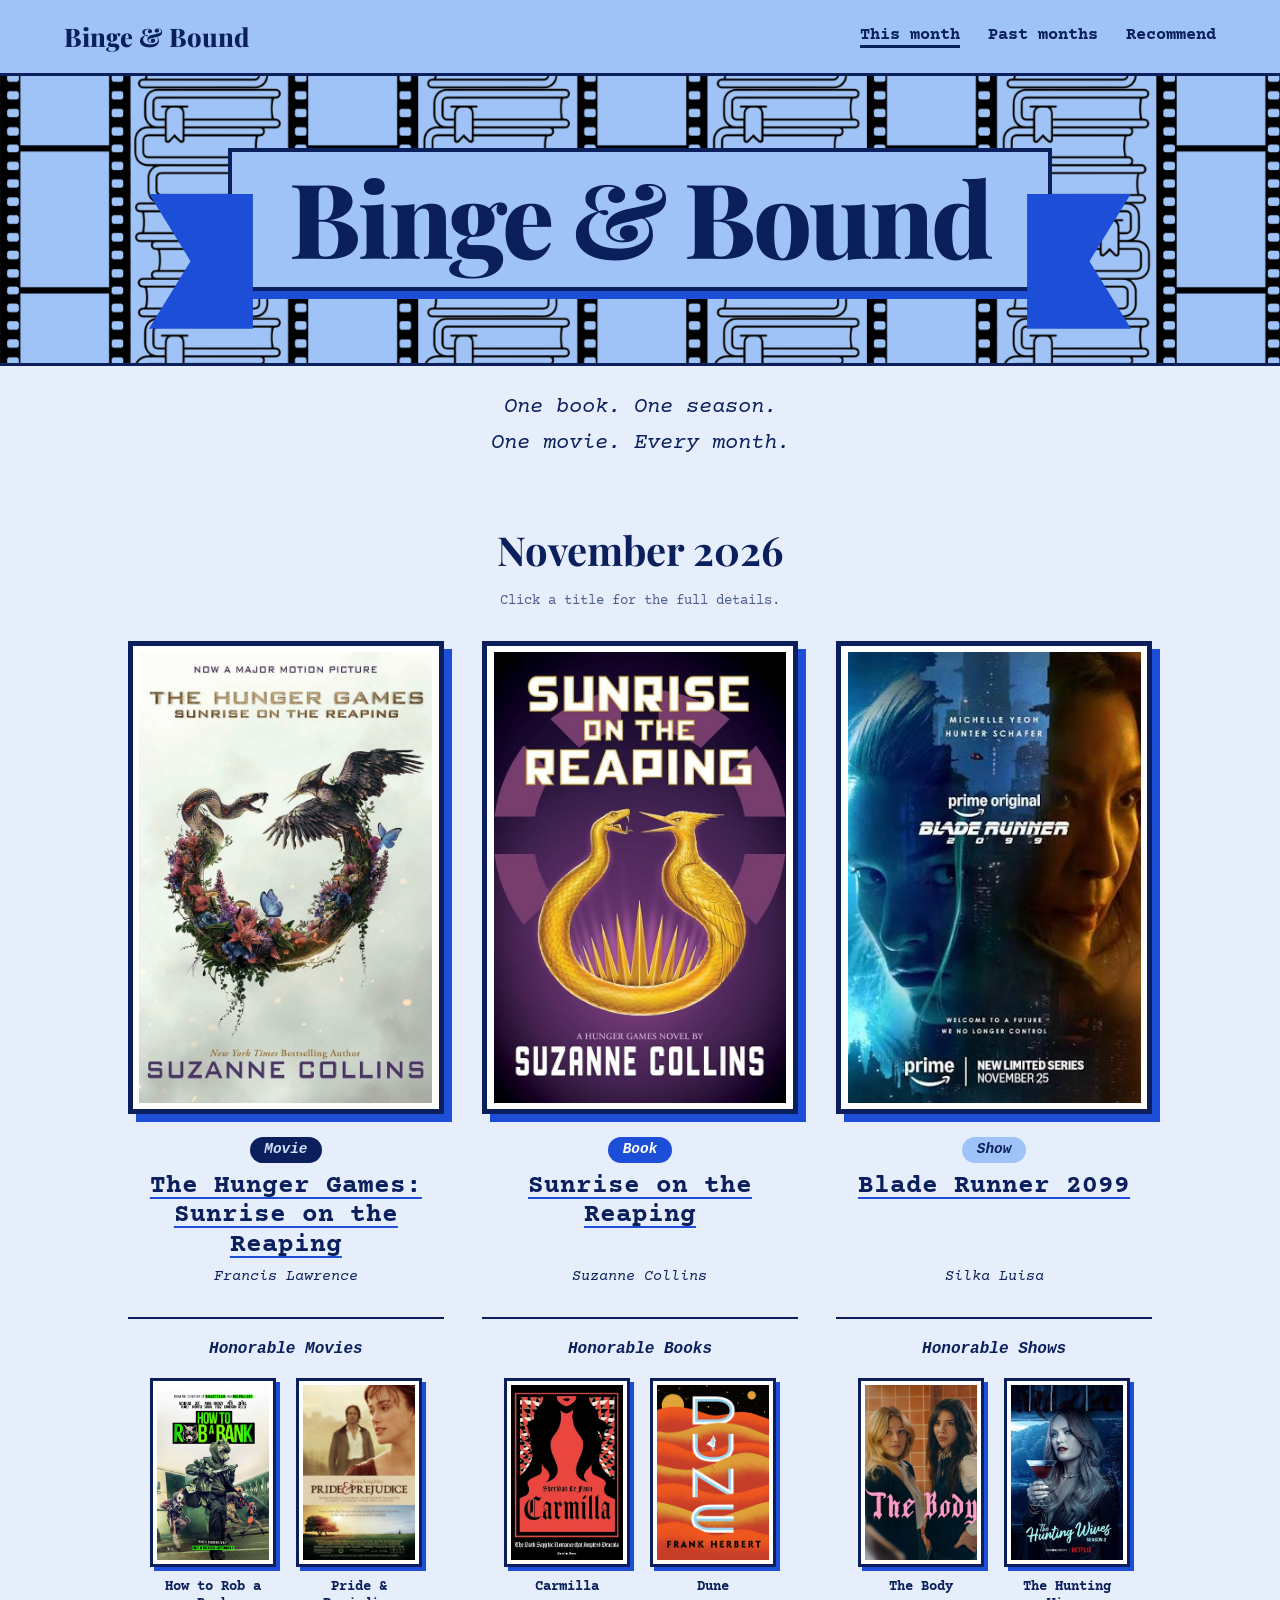
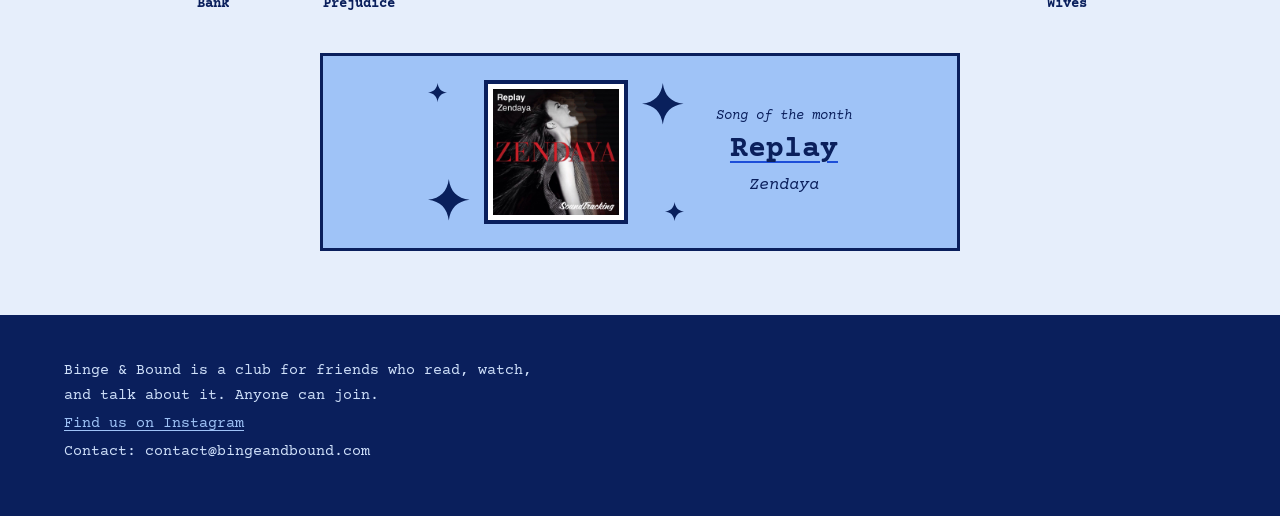
==== commit 38aae76f: "getting rid of code" ====
--- a/index.html
+++ b/index.html
@@ -12,6 +12,7 @@
   <link href="https://fonts.googleapis.com/css2?family=Playfair+Display:ital,wght@0,700;0,800;1,700&family=Courier+Prime:ital,wght@0,400;0,700;1,400&display=swap" rel="stylesheet">
 
   <link rel="stylesheet" href="style.css">
+  <link rel="icon" type="image/png" href="favicon.png">
 </head>
 <body>
   <a class="skip-link" href="#main">Skip to content</a>
@@ -33,7 +34,7 @@
       <p class="tagline">One book. One season. One movie. Every month.</p>
     </section>
 
-    <!-- script.js fills this section in from data/months.json -->
+  
     <section id="this-month" aria-live="polite">
       <p class="status">Loading this month's picks...</p>
     </section>
@@ -41,7 +42,7 @@
 
   <footer class="site-footer">
     <p>Binge &amp; Bound is a club for friends who read, watch, and talk about it. Anyone can join.</p>
-    <!-- Change the link below to your real Instagram page -->
+
     <p><a href="https://www.instagram.com/bingeandbound/" target="_blank" rel="noopener">Find us on Instagram</a></p>
     <p>Contact: contact@bingeandbound.com</p>
   </footer>
--- a/style.css
+++ b/style.css
@@ -1,19 +1,15 @@
-/* ============================================================
-   Binge & Bound: style.css
-   Blue theme. Colors and fonts live in :root. Change them
-   there and the whole site updates.
-   ============================================================ */
+
 
 :root {
   /* Colors */
-  --paper: #e6eefb;   /* page background, pale blue */
-  --navy: #0a1f5c;    /* site title, text, darkest band */
-  --blue: #1d4ed8;    /* links, book label */
-  --sky: #9fc3f7;     /* show label, song strip */
-  --mist: #cfe0fa;    /* text on navy */
+  --paper: #e6eefb;   /* page background */
+  --navy: #0a1f5c;    /* site title, text */
+  --blue: #1d4ed8;    /* links */
+  --sky: #9fc3f7;     /* show label */
+  --mist: #cfe0fa;    /* text */
   --white: #ffffff;
 
-  /* Fonts: editorial serif for titles, Courier for everything else */
+  /* Fonts */
   --display: "Playfair Display", Georgia, "Times New Roman", serif;
   --text: "Courier Prime", "Courier New", Courier, monospace;
 
@@ -42,7 +38,7 @@
 .skip-link:focus { left: 0.5rem; }
 
 
-/* ---------- Header bar and navigation ---------- */
+/* ---------- Header bar and nav ---------- */
 
 .site-header {
   display: flex; flex-wrap: wrap; align-items: center;
@@ -63,7 +59,7 @@
   text-decoration: none;
 }
 
-/* The clapperboard, book, and TV icons to the right of the name */
+/* The clapperboard, book, and TV icons direction */
 .brand-icons { display: block; height: 1.6rem; width: auto; }
 
 .site-header nav { display: flex; flex-wrap: wrap; gap: 0.4rem 1.75rem; }
@@ -113,7 +109,7 @@
 }
 
 
-/* Blue ribbon banner behind the site title */
+/* banner */
 .hero { overflow-x: clip; }
 
 .ribbon {
@@ -127,7 +123,7 @@
   box-shadow: 0 8px 0 var(--blue);
 }
 
-/* The folded, swallow-tailed ends of the ribbon */
+
 .ribbon::before,
 .ribbon::after {
   content: "";
@@ -172,7 +168,7 @@
 
 .pick { text-align: center; }
 
-/* Poster-shaped photo box */
+/* Posters */
 .photo {
   display: flex; align-items: center; justify-content: center;
   width: 100%; aspect-ratio: 2 / 3; overflow: hidden;
@@ -183,7 +179,7 @@
 }
 .photo img { display: block; width: 100%; height: 100%; object-fit: cover; }
 
-/* Empty photo boxes show the title and the file to add */
+/* Empty photo boxes */
 .photo.is-empty, .song-photo.is-empty {
   flex-direction: column; gap: 0.5rem; padding: 1rem; text-align: center;
   background: rgba(255, 255, 255, 0.55);
@@ -207,7 +203,7 @@
 
 .pick h3 { margin: 0.15rem 0 0.3rem; line-height: 1.15; }
 
-/* The clickable title under each photo */
+/* The clickable title */
 .title-btn {
   padding: 0; margin: 0;
   background: none; border: 0; cursor: pointer;
@@ -227,8 +223,7 @@
 .pick .by { margin: 0; font-style: italic; font-size: 0.95rem; }
 
 
-/* Lines up each section across the three columns (poster, label, title,
-   author, honorable mentions) so the honorable mentions sit at the same height */
+/* Lining up */
 @media (min-width: 761px) {
   @supports (grid-template-rows: subgrid) {
     .picks { row-gap: 0; }
@@ -244,7 +239,7 @@
 }
 
 
-/* ---------- Honorable mentions (smaller cards under each pick) ---------- */
+/* ---------- Honorable mentions ---------- */
 
 .honorable {
   margin-top: 1.75rem;
@@ -296,7 +291,7 @@
   text-align: center;
 }
 
-/* Four-pointed stars on both sides of the song photo */
+/* Four-pointed stars */
 .song-photo-wrap {
   display: flex;
   align-items: center;
@@ -338,13 +333,13 @@
 }
 .song-link:hover { background: var(--blue); }
 
-/* Space below the song box now that the meetup section is gone */
+
 .song { margin-bottom: 4rem; }
 
 
 /* ---------- Top edits ---------- */
 
-.edits {
+ .edits {
   max-width: 72rem;
   margin: 0 auto;
   padding: 0 var(--gutter) 4rem;
